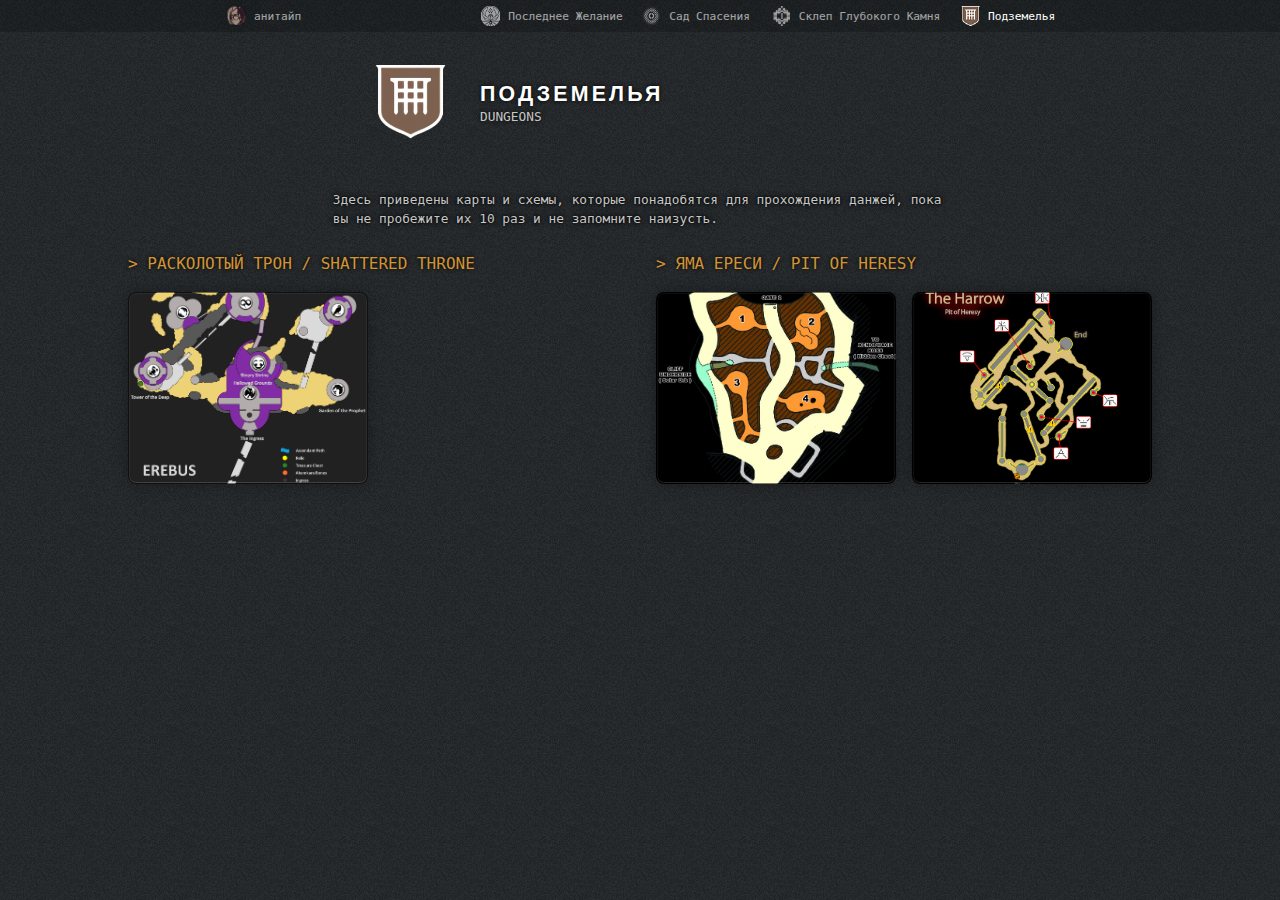
==== raid-dungeons.html @ 77ce2d30 "Add files via upload" ====
<head>
  <meta charset="utf-8">
  <meta name="viewport" content="width=device-width,initial-scale=1">
  <title>Данжены - anitype</title>
  <link rel="stylesheet" type="text/css" href="raids-styles.css">
  <link rel="stylesheet" type="text/css" href="raids-styles-dungeons.css">
</head>

<body>

  <!-- 1.0 Навигация -->

  <div class="page-header-container">
    <div class="page-header"> 
      <a class="header-item" href="./index.html">
        <div class="header-homeicon" style="background-image: url(res/01-anitype-logo-210307.png);"></div>
        <div class="header-caption">анитайп</div>
      </a>
      <div></div>
      <a class="header-item hideable" href="./raid-lw.html">
        <div class="header-icon" style="background-image: url(res/header-icon-lw.png);"></div>
        <div class="header-caption">Последнее Желание</div>
      </a>
      <a class="header-item hideable" href="./raid-gos.html">
        <div class="header-icon" style="background-image: url(res/header-icon-gos.png);"></div>
        <div class="header-caption">Сад Спасения</div>
      </a>
      <a class="header-item hideable" href="./raid-dsc.html">
        <div class="header-icon" style="background-image: url(res/header-icon-dsc.png);"></div>
        <div class="header-caption">Склеп Глубокого Камня</div>
      </a>
      <a class="header-item hideable" href="./raid-dungeons.html" style="opacity: 1;">
        <div class="header-icon" style="background-image: url(res/header-icon-dungeon.png);"></div>
        <div class="header-caption">Подземелья</div>
      </a>
    </div>
  </div>
  
  <div class="root">

    <div style="height: 2em;"></div>

    <!-- 2.0 Заголовок -->
    <div class="page-title">
      <div class="page-title-icon" style="background-image: url(res/d2-raid-dungeon-logo.png);"></div>
      <div class="page-title-caption">Подземелья</div>
      <div class="page-title-subcaption">Dungeons</div>
    </div>

    <div class="page-title-description">Здесь приведены карты и схемы, которые понадобятся для прохождения данжей, пока вы не пробежите их 10 раз и не запомните наизусть.</div>

    <!-- 3.0 Основной блок -->

    <div style="height: 1em;"></div>
    <div class="content-box-dng">
      <div class="content-subbox-dng">
        <div class="content-category content-category-dng">> Расколотый трон / Shattered Throne</div>
        <a class="maps-card" style="background-image: url(res/guides-throne-01-erebus.png);" href="res/guides-throne-01-erebus.png" target="_blank"></a>
      </div>
      <div class="content-subbox-dng">
        <div class="content-category content-category-dng">> Яма Ереси / Pit of Heresy</div>
        <a class="maps-card" style="background-image: url(res/guides-pit-02-tunnels.jpg);" href="res/guides-pit-02-tunnels.jpg" target="_blank"></a>
        <a class="maps-card" style="background-image: url(res/guides-pit-03-harrow.png)" href="res/guides-pit-03-harrow.png" target="_blank"></a>
      </div>
    </div>

    <div style="height: 4em;"></div>
  </div>
</body>
---- raids-styles.css ----
:root {
  --white: #fff;
  --black: #000;
  --graytext: rgb(199, 199, 199);
  --redtext: rgb(194, 60, 60);
  --orangetext: rgb(211, 147, 51);
}

body {
  background-image: url("res/bg-dark.png");
  background-color: rgb(24, 24, 24);
  background-repeat: repeat;
  margin: 0;
  font-size: 12pt;
}

* {
    font-family: 'Consolas', monospace;
    color: var(--white);
}

.root {
  width: 80vw;
  margin-left: auto;
  margin-right: auto;
}

/* 0.0 Классы для навигации в верхней части страницы */

.page-header-container {
  width: 100%;
  height: 2em;
  display: grid;
  background-color: #0003;
}

.page-header {
  /* width: 40%;
  min-width: 34em; */
  display: grid;
  margin-top: auto;
  margin-bottom: auto;
  margin-left: auto;
  margin-right: auto;
  grid-template-columns: 6em 10em 10em 8em 12em 7em;
  /* grid-column-gap: 2em; */
}

.header-item {
  display: grid;
  grid-template-columns: 1.2em auto;
  grid-template-rows: 1.2em;
  grid-column-gap: 0.5em;
  opacity: 0.6;
  transition: all 0.1s;
  text-decoration: none;
  margin-left: auto;
  margin-right: auto;
}

.header-item:hover {
  opacity: 1;
}

.header-homeicon {
  background-size: cover;
  background-origin: border-box;
  background-position: 50%;
  border-radius: 0.5em;
  border: 1px solid rgba(0,0,0,0.5);
  box-shadow: inset 0 0 0 1px  rgba(255,255,255,0.05),
              inset 0 -1px 0 0 rgba(255,255,255,0.1),
                    0 0 1em 0  rgba(0,0,0,0.3);
}

.header-icon {
  background-size: cover;
  background-origin: border-box;
  background-position: 50%;
}

.header-caption {
  margin-top: auto;
  margin-bottom: auto;
  font-size: 0.7em;
  user-select: none;
  -moz-user-select: none;
  
}

/* 1.0 Классы заголовка страницы */

.page-title {
  font-size: 16pt;

  display: grid;
  grid-template-rows: 2em 1.5em;
  grid-template-columns: 3.5em 1fr;
  grid-column-gap: 1.5em;

  max-width: 25em;
  overflow: hidden;
  margin-left: auto;
  margin-right: auto;
}

.page-title-icon {
  grid-row: 1 / span 2;
  background-size: contain;
  background-origin: border-box;
  background-position: 50%;
  background-repeat: no-repeat;
  overflow: hidden;
  width: 3.5em;
  height: 3.5em;
  margin-left: auto;
  margin-right: auto;
}

.page-title-caption {
  font-family: Arial, Helvetica, sans-serif;
  font-weight: bold;
  text-transform: uppercase;
  letter-spacing: 0.15em;
  text-shadow: 0 0 4px var(--black);
  margin-top: auto;
  margin-bottom: 0em;
}

.page-title-subcaption {
  text-transform: uppercase;
  color: var(--graytext);
  font-size: 0.6em;
  text-shadow: 0 0 4px var(--black);
  margin-top: 0.2em;
  margin-bottom: auto;
}

.page-title-description {
  margin-top: 4em;
  margin-left: auto;
  margin-right: auto;
  line-height: 1.5;
  width: 60%;
  color: var(--graytext);
  font-size: 0.8em;
  text-shadow: 0 0 0.2em rgba(0,0,0,1), 0 0 0.5em rgba(0,0,0,1);
}

@media (orientation: portrait) {
  .hideable {
    display: none;
  }
  body {
    font-size: 4vw;
  }
  .page-header {
    grid-template-columns: 1fr;
  }
  .page-title {
    font-size: 4vw;
    grid-template-rows: 3.5em 2em 1.5em;
    grid-template-columns: 1fr;
    grid-column-gap: 0;
    max-width: 100500em;
  }
  .page-title-icon {
    grid-row: 1 / span 1;
  }
  .page-title-caption, .page-title-subcaption {
    margin-left: auto;
    margin-right: auto;
  }
  .page-title-description {
    width: 100%;
  }
}

/* 2.0 Обобщённые классы для основного блока контента */

.content-box {
  display: grid;
  grid-template-columns: 1fr 1fr;
  grid-template-rows: 1fr;
  grid-column-gap: 2em;
}

.content-category {
  color: var(--orangetext);
  text-transform: uppercase;
  text-shadow: 0 0 4px var(--black);
  margin-top: auto;
  margin-bottom: 0.2em;
}

/* 2.1 Карты и схемы для этапов и испытаний */

.maps-box {
  display: grid;
  grid-row-gap: 0.5em;
  grid-column-gap: 0.5em;
}

.maps-category {
  grid-column: 1 / span 2;
}

.maps-card {
  position: relative;
  background-size: cover;
  background-origin: border-box;
  background-position: 50%;
  border-radius: 0.5em;
  border: 1px solid rgba(0,0,0,0.5);
  box-shadow: inset 0 0 0 1px  rgba(255,255,255,0.05),
              inset 0 -1px 0 0 rgba(255,255,255,0.1),
                    0 0 1em 0  rgba(0,0,0,0.3);
  overflow: hidden;
  transition: all 0.1s;
  /* cursor:pointer; */
}

.maps-card:hover {
  /* border: 1px solid rgba(128, 128, 128, 1); */
  box-shadow: inset 0 0 0 1px  rgba(255,255,255,0.3),
              inset 0 -1px 0 0 rgba(255,255,255,0.1),
                    0 0 1em 0  rgba(0,0,0,0.3);
}

.maps-card-text {
  font-size: 0.7em;
  position: absolute;
  bottom: 1em;
  left: 1em;
  white-space: pre-wrap;
  text-shadow: 0 0 0.2em rgba(0,0,0,1), 0 0 0.5em rgba(0,0,0,1);
  user-select: none;
  -moz-user-select: none;
}

/* 2.2 Список снаряжения */

.equip-box {
  display: grid;
  grid-row-gap: 0.5em;
  grid-column-gap: 0.5em;
}

.equip-header {
  text-transform: uppercase;
  color: var(--redtext);
  text-shadow: 0 0 4px var(--black);
  margin-top: auto;
  margin-bottom: 0.2em;
}

.equip-item {
  display: grid;
  grid-template-columns: 50px auto;
  grid-template-rows: 1fr 1fr auto;
  grid-column-gap: 1em;
}

.equip-icon {
  grid-row: 1 / span 2;
  background-size: cover;
  background-origin: border-box;
  background-position: 50%;
  border-radius: 0.5em;
  border: 1px solid rgba(0,0,0,0.5);
  box-shadow: inset 0 0 0 1px  rgba(255,255,255,0.05),
              inset 0 -1px 0 0 rgba(255,255,255,0.1),
                    0 0 1em 0  rgba(0,0,0,0.3);
  overflow: hidden;
  width: 48px;
  height: 48px;
  margin: auto;
}

.equip-caption {
  text-transform: uppercase;
  text-shadow: 0 0 4px var(--black);
  margin-top: auto;
}

.equip-description {
  font-size: 0.7em;
  color: var(--graytext);
  margin-top: 0.2em;
  margin-bottom: auto;
}


@media (orientation: portrait) {
  .content-box {
    grid-template-columns: auto;
    grid-template-rows: auto auto;
  }
  .maps-card-text {
    font-size: 0.6em;
  }
  .equip-item {
    grid-template-columns: 3em auto;
  }
  .equip-icon {
    width: 3em;
    height: 3em;
  }
}

/* 2.XX Классы контента DSC */

.maps-box-dsc {
  grid-template-rows: 3em 10em 10em 3em 10em;
  grid-template-columns: 1fr 1fr;
}

.equip-box-dsc {
  grid-template-rows: 3em 2em auto 2em auto 2em auto 2em auto auto auto auto auto;
  grid-template-columns: 1fr;
}

@media (orientation: landscape) and (min-width: 1300px) {
  .header-caption {
    font-size: 0.8em;
  }
  .root {
    font-size: 2vh;
  }
  .maps-box-dsc {
    grid-template-rows: 3em 15em 15em 3em 15em;
  }
  .maps-card-text {
    font-size: 0.8em;
  }
  .equip-item {
    grid-template-columns: 74px auto;
  }
  .equip-icon {
    width: 72px;
    height: 72px;
  }
}
---- raids-styles-dungeons.css ----
.content-box-dng {
  display: grid;
  grid-template-rows: auto;
  grid-template-columns: 1fr 1fr;
  grid-column-gap: 2em;
}

.content-subbox-dng {
  display: grid;
  grid-template-rows: 2em 12em;
  grid-template-columns: 1fr 1fr;
  grid-row-gap: 1em;
  grid-column-gap: 1em;
}

.content-category-dng {
  grid-column: span 2;
  margin-left: 0;
  margin-right: auto;
}

.maps-pit {
  display: grid;
  grid-template-columns: 1fr 1fr;
  grid-column-gap: 1em;
}

@media (orientation: portrait) {
  .content-box-dng {
    grid-template-rows: auto auto;
    grid-template-columns: auto;
    grid-row-gap: 2em;
  }
}
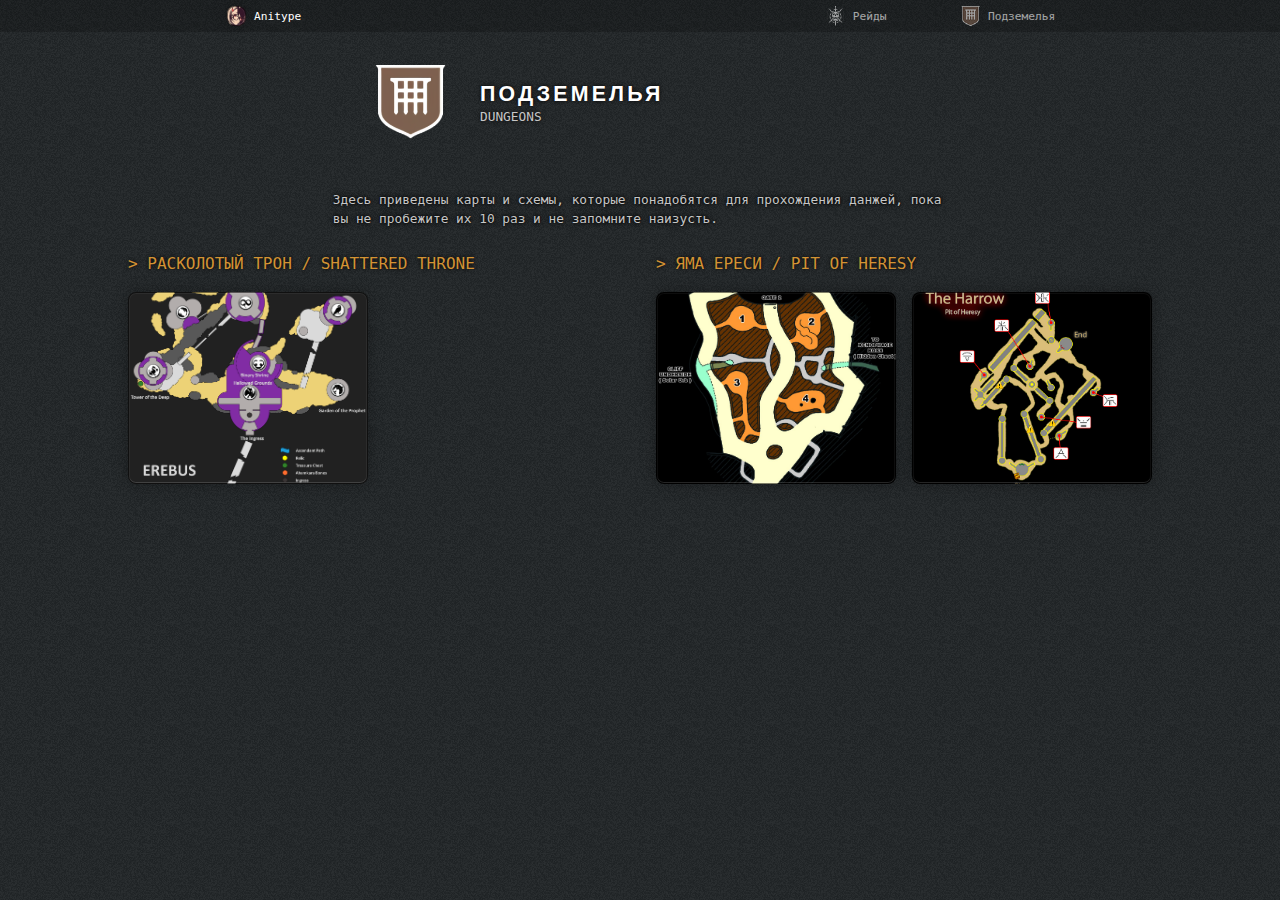
==== commit 1c9aac61: "Update raid-dungeons.html" ====
--- a/raid-dungeons.html
+++ b/raid-dungeons.html
@@ -10,26 +10,20 @@
 
   <!-- 1.0 Навигация -->
 
-  <div class="page-header-container">
+ <div class="page-header-container">
     <div class="page-header"> 
-      <a class="header-item" href="./index.html">
+      <a class="header-item" href="./index.html" style="opacity: 1;">
         <div class="header-homeicon" style="background-image: url(res/01-anitype-logo-210307.png);"></div>
-        <div class="header-caption">анитайп</div>
+        <div class="header-caption">Anitype</div>
       </a>
       <div></div>
-      <a class="header-item hideable" href="./raid-lw.html">
-        <div class="header-icon" style="background-image: url(res/header-icon-lw.png);"></div>
-        <div class="header-caption">Последнее Желание</div>
+      <div></div>
+      <div></div>
+      <a class="header-item hideable" href="./raid-list.html">
+        <div class="header-icon" style="background-image: url(res/header-icon-raid.png);"></div>
+        <div class="header-caption">Рейды</div>
       </a>
-      <a class="header-item hideable" href="./raid-gos.html">
-        <div class="header-icon" style="background-image: url(res/header-icon-gos.png);"></div>
-        <div class="header-caption">Сад Спасения</div>
-      </a>
-      <a class="header-item hideable" href="./raid-dsc.html">
-        <div class="header-icon" style="background-image: url(res/header-icon-dsc.png);"></div>
-        <div class="header-caption">Склеп Глубокого Камня</div>
-      </a>
-      <a class="header-item hideable" href="./raid-dungeons.html" style="opacity: 1;">
+      <a class="header-item hideable" href="./raid-dungeons.html" >
         <div class="header-icon" style="background-image: url(res/header-icon-dungeon.png);"></div>
         <div class="header-caption">Подземелья</div>
       </a>
@@ -66,4 +60,4 @@
 
     <div style="height: 4em;"></div>
   </div>
-</body>+</body>
